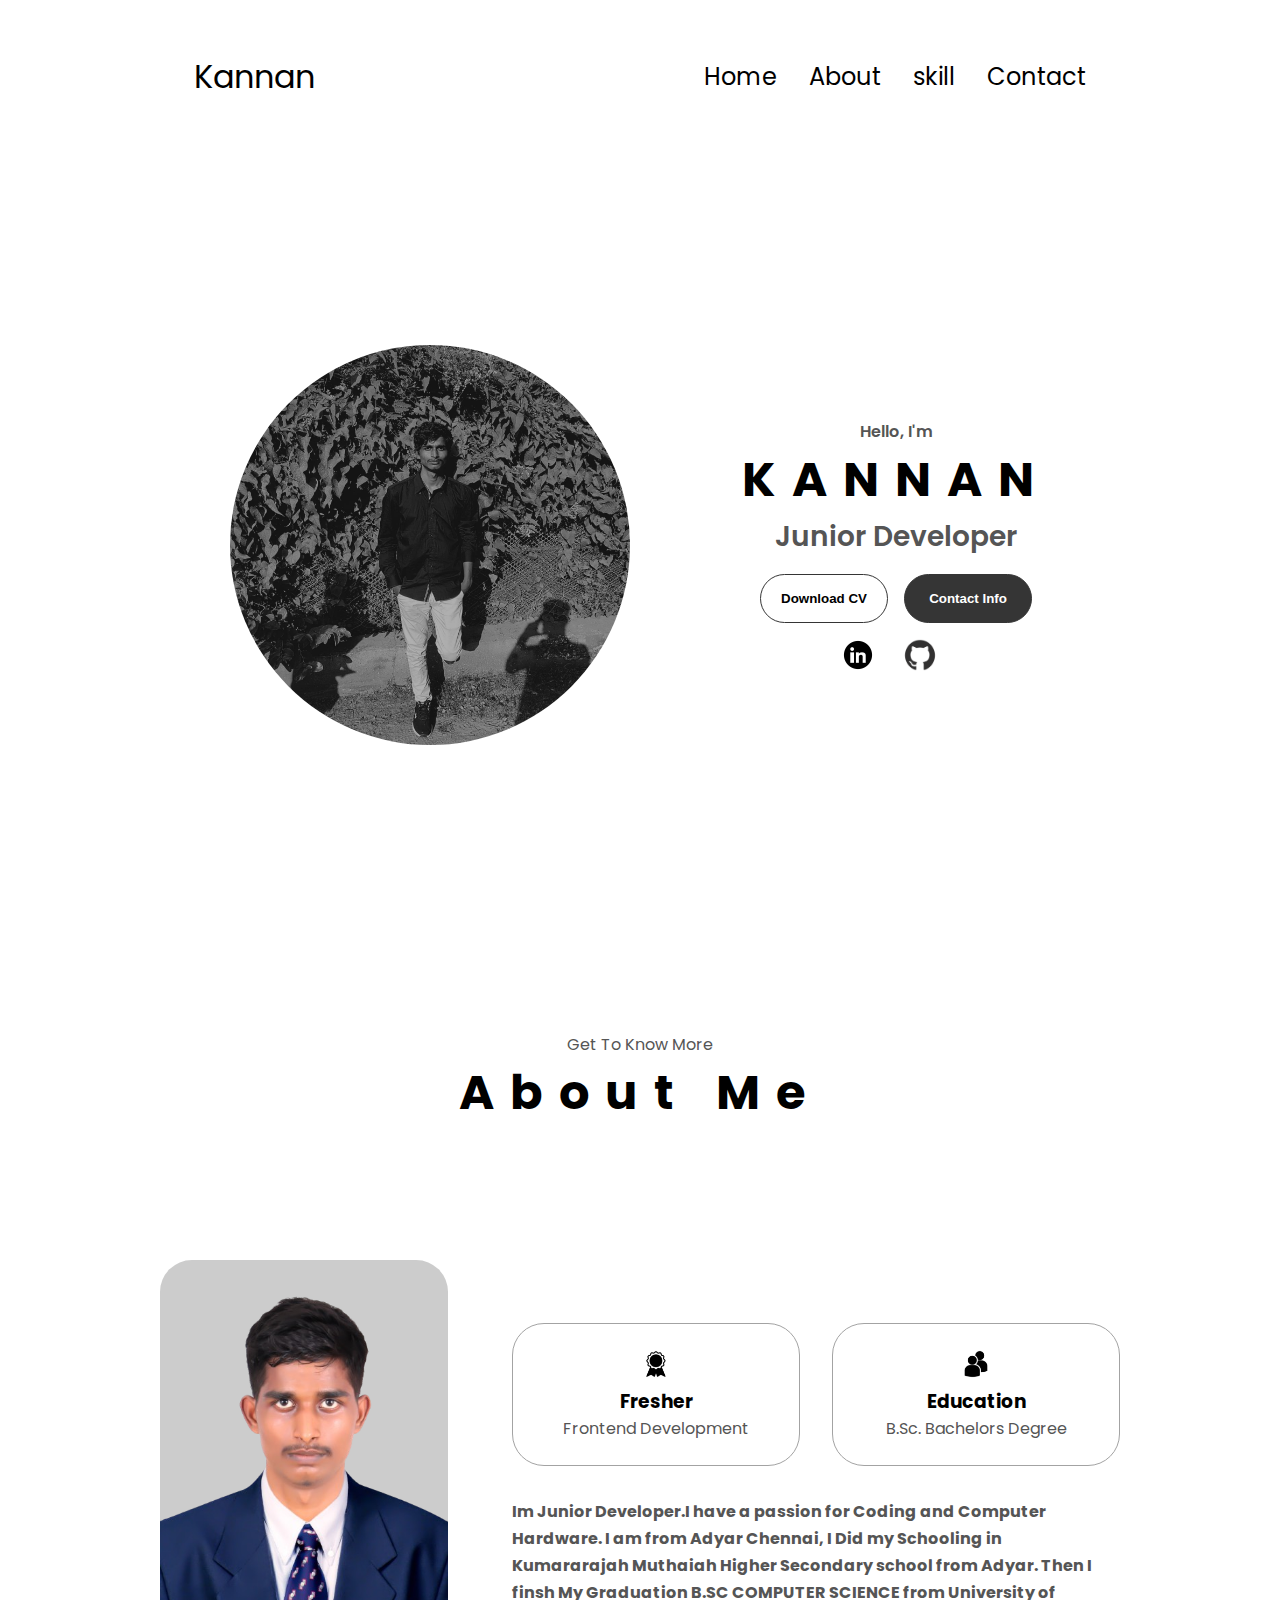
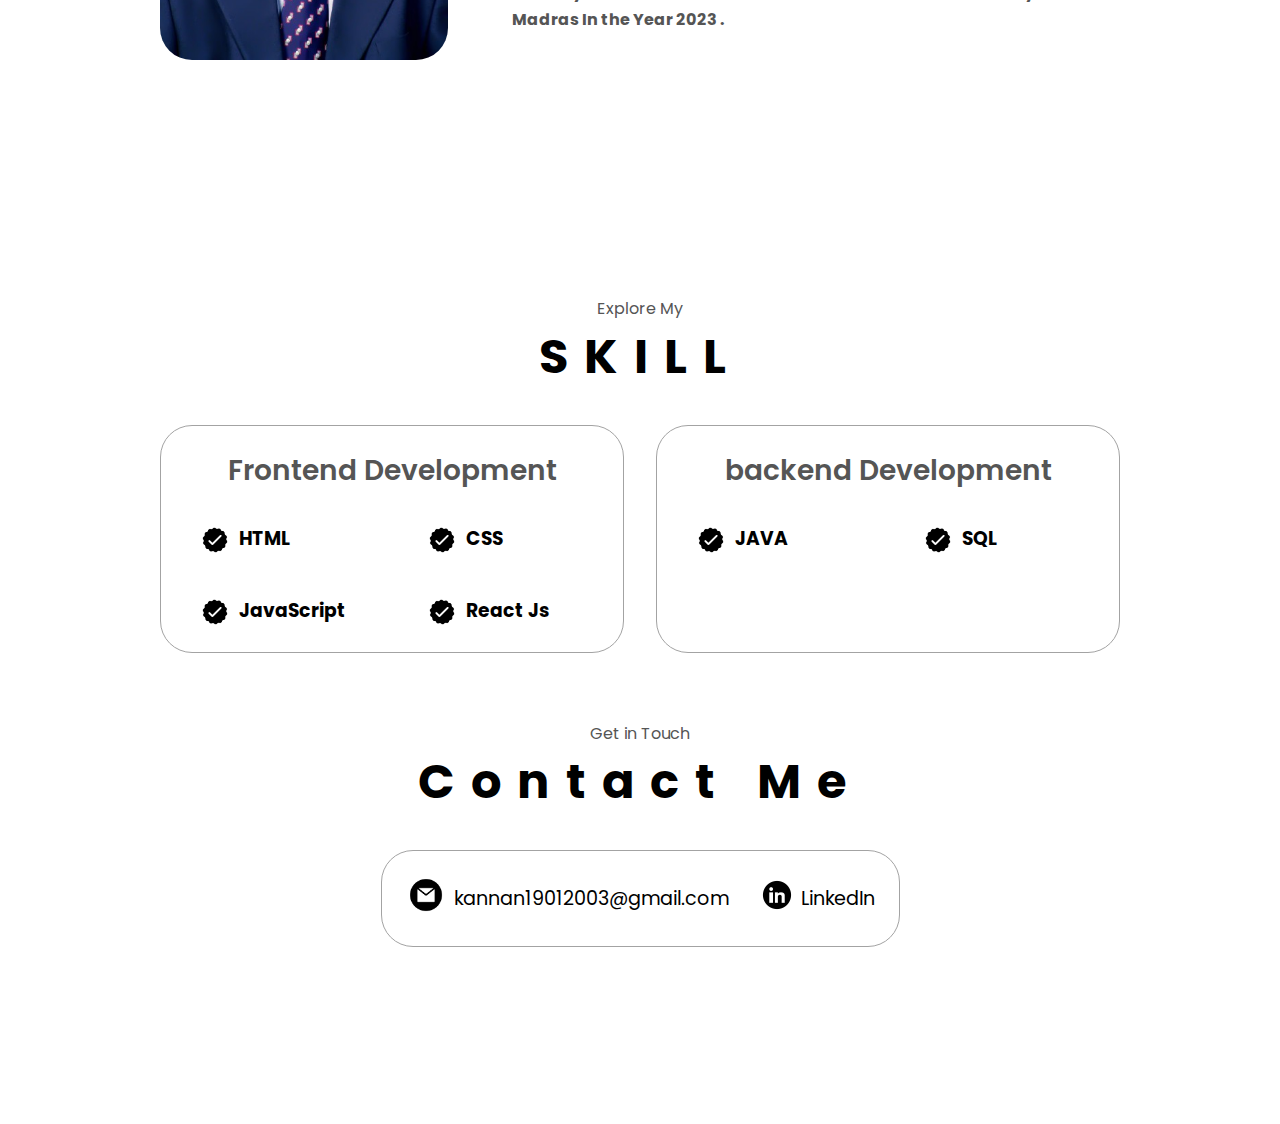
==== indext.html @ ee367469 "Add files via upload" ====
<!DOCTYPE html>
<html lang="en">
<head>
    <meta charset="UTF-8">
    <meta name="viewport" content="width=device-width, initial-scale=1.0">
    <title>Document</title>
    <link rel="stylesheet" href="style.css">
    <link rel="stylesheet" href="mediaquary.css">
</head>
<body>
    
    <nav id="dekstop-nav">
        <div class="logo"> Kannan</div>
        <ul class="nav-links">
            <li><a href="#Home">Home</a></li>
            <li><a href="#about">About</a></li>
            <!-- <li><a href="#project">Project</a></li> -->

            <li><a href="#skill">skill</a></li>
            <li><a href="#contact">Contact</a></li>

            
        </ul>

    </nav>

    <nav id="hamburger-nav">
        <div class="logo"> Kannan</div>

        <div class="hamburger-menu">
            <div class="hamburger-icon" onclick="toggleMenu()">

                    <span></span>
                    <span></span>
                    <span></span>

                
            </div>
            <div class="menu-links">
                <li><a href="#Home" onclick="toggleMenu()">About</a></li>
                <li><a href="#skill" onclick="toggleMenu()">skill</a></li>
                <li><a href="#about" onclick="toggleMenu()">About</a></li>
                <li><a href="#contact" onclick="toggleMenu()">Contact</a></li>
    
            </div>
        </div>
    </nav>


    <section id="profile">

        <div class="section__pic-container">
            <img id="dp" src="./asssets/1bw.jpeg" alt="">
        </div>


            <div class="section__text">
                <p class="section__text__p1">Hello, I'm</p>
                <h1 class="title">K<span>ANNAN </span></h1>
                <p class="section__text__p2">Junior Developer</p>
        
        <div class="btn-container">
          <button
            class="btn btn-color-2"
            onclick="window.open('./asssets/Resume.pdf')"
          >
            Download CV
          </button>
          <button class="btn btn-color-1" onclick="location.href='./#contact'">
            Contact Info
          </button>
        </div>
        <div id="socials-container">
          <img
            src="./asssets/linkedin.png"
            alt="My LinkedIn profile"
            class="icon"
            onclick="location.href=' https://www.linkedin.com/in/kannan-b-82b817297/'"
          />
          <img
            src="./asssets/github.png"
            alt="My Github profile"
            class="icon"
            onclick="location.href='https://github.com/Kannan1901'"
          />
        </div>
      </div>
    </section>


    <section id="about">
        <p class="section__text__p1">Get To Know More</p>
        <h1 class="title">About Me</h1>
        <div class="section-container">
          <div class="section__pic-container">
            <img
              src="./asssets/pro.png"
              alt="Profile picture"
              class="about-pic"
            />
          </div>
          <div class="about-details-container">
            <div class="about-containers">
              <div class="details-container">
                <img
                  src="./asssets/experience.png"
                  alt="Experience icon"
                  class="icon"
                />
                <h3>Fresher</h3>
                <p>Frontend Development</p>
              </div>
              <div class="details-container">
                <img
                  src="./asssets/education.png"
                  alt="Education icon"
                  class="icon"
                />
                <h3>Education</h3>
                <p>B.Sc. Bachelors Degree<br /></p>
              </div>
            </div>
            <div class="text-container">
              <p class="my-details">
                Im Junior Developer.I have a passion for Coding and Computer Hardware.
            I am from Adyar Chennai,
           
            I Did my Schooling in  Kumararajah Muthaiah Higher Secondary school from Adyar.
            Then I finsh My Graduation B.SC COMPUTER SCIENCE  from  University of Madras In the Year 2023 .  
              </p>
            </div>
          </div>
        </div>
        <!-- <img
          src="./asssets/arrow.png"
          alt="Arrow icon"
          class="icon arrow"
          onclick="locaton.href='./#skill'"
        /> -->
      </section>


      <section id="skill">
        <p class="section__text__p1">Explore My</p>
        <h1 class="title">SKILL</h1>
        <div class="experience-details-container">
          <div class="about-containers">
            <div class="details-container">
              <h2 class="experience-sub-title">Frontend Development</h2>
              <div class="article-container">
                <article>
                  <img
                    src="./asssets/checkmark.png"
                    alt="Experience icon"
                    class="icon"
                  />
                  <div>
                    <h3>HTML</h3>
                    <!-- <p>Experienced</p> -->
                  </div>
                </article>
                <article>
                  <img
                    src="./asssets/checkmark.png"
                    alt="Experience icon"
                    class="icon"
                  />
                  <div>
                    <h3>CSS</h3>
                    <!-- <p>Experienced</p> -->
                  </div>
                </article>
                <article>
                  <img
                    src="./asssets/checkmark.png"
                    alt="Experience icon"
                    class="icon"
                  />
                  <div>
                    <h3>JavaScript</h3>
                    <!-- <p>Intermediate</p> -->
                  </div>
                </article>
                <article>
                  <img
                    src="./asssets/checkmark.png"
                    alt="Experience icon"
                    class="icon"
                  />
                  <div>
                    <h3>React Js</h3>
                    <!-- <p>Basic</p> -->
                  </div>
                </article>
              </div>
            </div>
            <div class="details-container">
              <h2 class="experience-sub-title">backend Development</h2>
              <div class="article-container">
                <article>
                  <img
                    src="./asssets/checkmark.png"
                    alt="Experience icon"
                    class="icon"
                  />
                  <div>
                    <h3>JAVA</h3>
                    <!-- <p>Basic</p> -->
                  </div>
                </article>
                <article>
                  <img
                    src="./asssets/checkmark.png"
                    alt="Experience icon"
                    class="icon"
                  />
                  <div>
                    <h3>SQL</h3>
                    <!-- <p>Intermediate</p> -->
                  </div>
                </article>
                <!-- <article>
                  <img
                    src="./asssets/checkmark.png"
                    alt="Experience icon"
                    class="icon"
                  />
                  <div>
                    <h3>Git</h3>
                    <p>Intermediate</p>
                  </div>
                </article> -->
              </div>
            </div>
          </div>
        </div>
        <!-- <img
        src="./assets/arrow.png"
        alt="Arrow icon"
        class="icon arrow"
        onclick="location.href='./#contact'"
      /> -->

            <section id="contact">
      <p class="section__text__p1">Get in Touch</p>
      <h1 class="title">Contact Me</h1>
      <div class="contact-info-upper-container">
        <div class="contact-info-container">
         <a href="mailto:kannan19012003@gmail.com">  
                  <img
            src="./asssets/email.png"
            alt="Email icon"
            class="icon contact-icon email-icon"
          />
</a>
          <p><a href="mailto:kannan19012003@gmail.com">kannan19012003@gmail.com</a></p>
        </div>
        <div class="contact-info-container">
         
         <a href=" https://www.linkedin.com/in/kannan-b-82b817297/">          <img
            src="./asssets/linkedin.png"
            
            alt="LinkedIn icon"
            class="icon contact-icon"
          />
</a>
          <p><a href=" https://www.linkedin.com/in/kannan-b-82b817297/">LinkedIn</a></p>
        </div>
      </div>
    </section>

    <script src="script.js"></script>
</body>
</html>
---- style.css ----
@import url('https://fonts.googleapis.com/css2?family=Poppins:ital,wght@0,300;0,400;1,200;1,300&display=swap');


*{
    margin: 0;
    padding: 0;
    box-sizing: border-box;

}

body{
    font-family: 'Poppins', sans-serif;
    }
html{
    scroll-behavior: smooth;
}
p{
    color: rgb(85,85,85);
}

a,btn{
    transition: all 300ms ease;
}


#dekstop-nav,.nav-links{
    display: flex;
}
#dekstop-nav
{
    justify-content: space-around;
    align-items: center ;
    height: 17vh;
}

.nav-links{
    list-style: none;
    gap: 2rem;
    font-size: 1.5rem;
}

a{
    text-decoration: none;
    color: black;
    text-decoration-color: white;

}
a:hover{
    color: gray;
    text-decoration: underline;
    text-underline-offset: 1rem;
    text-decoration-color: rgb(181,181,181);
}

.logo{
    font-size: 2rem;
}


#hamburger-nav{
    display: none;
}

.hamburger-menu{
    position: relative;
    display:inline-block;
}
.hamburger-icon{
    display: flex;
    flex-direction: column;
    justify-content: space-between;
    height: 24px;
    width: 30px;
    cursor: pointer;
}

.hamburger-icon span{
    width: 100%;
    height: 2px;
    background-color: black;
    transition:all 0.3 ease-in-out ;
}

.menu-links{
    position: absolute;
    top: 100%;
    right: 0;
    background-color: white;
    width: fit-content;
    max-height: 0;
    overflow: hidden;
    transition: all 0.3 ease-in-out;
}
.menu-links a{
    display: block;
    padding: 10px;
    text-align: center;
    font-size: 1.5rem;
    text-decoration: none;
    transition: all 0.3 ease-in-out;
}

.menu-links li{
    list-style: none;

}
.menu-links.open{
    max-height: 300px;
}
#hamburger-nav{
    justify-content: space-around;
    align-items: center ;
    height: 17vh;
}

.hamburger-icon.open span:first-child{
    transform: rotate(45deg) translate(10px,5px);
}

.hamburger-icon.open span:nth-child(2){
    opacity: 0;
}

.hamburger-icon.open span:last-child{
    transform: rotate(-45deg) translate(10px,-5px);
}


.hamburger-icon span:first-child{
    transform: none;
}

.hamburger-icon span:first-child{
    opacity: 1;
}
.hamburger-icon span:first-child{
    transform: none;
}
section{
    padding-top:4vh ;
    height: 96vh;
    margin: 0 10rem;
    box-sizing: border-box;
    min-height: fit-content;

}

.section-container{
    display: flex;

}

/* profile */
section {
    padding-top: 4vh;
    height: 96vh;
    margin: 0 10rem;
    box-sizing: border-box;
    min-height: fit-content;
  }
  
  .section-container {
    display: flex;
  }
  
  /* PROFILE SECTION */
  
  #profile {
    display: flex;
    justify-content: center;
    column-gap: 7rem;
    height: 80vh;
  }
  
  .section__pic-container {
    display: flex;
    height: 400px;
    width: 400px;
    margin: auto 0;
    border-radius: 50%;

  }

  #dp{
    height: 100%;
    width: 100%;
    border-radius: 50% ;
    /* border: 2px solid black; */
  }


  


  

/* section */


.section__text {
    align-self: center;
    text-align: center;
    
  }
  
  .section__text p {
    font-weight: 600;
  }
  
  .section__text__p1 {
    text-align: center;
  }
  
  .section__text__p2 {
    font-size: 1.75rem;
    margin-bottom: 1rem;
  }
  
  .title {
    font-size: 3rem;
    text-align: center;
    letter-spacing: 1rem;

  }
  
  #socials-container {
    display: flex;
    justify-content: center;
    margin-top: 1rem;
    gap: 1rem;
  }
  
  /* ICONS */
  
  .icon {
    cursor: pointer;
    height: 2rem;
  }
  

  
.btn-container{
    display: flex;
    justify-content: center;
    gap: 1rem;
}

.btn{
    font-weight: 600;
    transition: all 300ms ease;
    padding: 1rem;
    width: 8rem;
    border-radius: 2rem;
}

.btn-color-1,.btn-color-2{
    border: rgb(53,53,53) 0.1rem solid;

}

.btn-color-1:hover,
.btn-color-2:hover{
    cursor: pointer;
    

}

.btn-color-1,
.btn-color-2:hover{
    cursor: pointer;
    background: rgb(53,53,53);
    color: white;
}
.btn-color-1:hover{
    background: rgb(0,0,0);
    
}

.btn-color-2{
    background: none;
}

.btn-color-2:hover{
    border: rga(255,255,255) 0.1rem solid;
}

.btn-container{
    gap: 1rem;
}



#about {
    position: relative;
  }
  
  .about-containers {
    gap: 2rem;
    margin-bottom: 2rem;
    margin-top: 2rem;
  }


  .about-details-container {
    display: flex;
    justify-content: center;
    flex-direction: column;
  }


  .about-containers,
.about-details-container {
  display: flex;
}


.about-pic {
    border-radius: 2rem;
  }

  
  .arrow {
    position: absolute;
    right: -5rem;
    bottom: 2.5rem;
  }
  
  .details-container {
    padding: 1.5rem;
    flex: 1;
    background: white;
    border-radius: 2rem;
    border: rgb(53, 53, 53) 0.1rem solid;
    border-color: rgb(163, 163, 163);
    text-align: center;
  }
  
.section-container {
    gap: 4rem;
    height: 80%;
  }
  
  
.section__pic-container {
  height: 400px;
  width: 400px;
  margin: auto 0;
}


    .my-details{
        height: 132px;
  line-height: 1.7;
  font-weight: 700;
    }



    #skill {
        position: relative;
      }
      
      .experience-sub-title {
        color: rgb(85, 85, 85);
        font-weight: 600;
        font-size: 1.75rem;
        margin-bottom: 2rem;
      }
      
      .experience-details-container {
        display: flex;
        justify-content: center;
        flex-direction: column;
      }
      
      .article-container {
        display: flex;
        text-align: initial;
        flex-wrap: wrap;
        flex-direction: row;
        gap: 2.5rem;
        justify-content: space-around;
      }
      
      article {
        display: flex;
        width: 10rem;
        gap: 0.5rem;

      }
      
      article .icon {
        cursor: default;
      }
      
#contact {
  display: flex;
  justify-content: center;
  flex-direction: column;
  height: 70vh;
}

.contact-info-upper-container {
  display: flex;
  justify-content: center;
  border-radius: 2rem;
  border: rgb(53, 53, 53) 0.1rem solid;
  border-color: rgb(163, 163, 163);
  background: (250, 250, 250);
  margin: 2rem auto;
  padding: 0.5rem;
}

.contact-info-container {
  display: flex;
  align-items: center;
  justify-content: center;
  gap: 0.5rem;
  margin: 1rem;
}

  .contact-info-container p {
    font-size: larger;
  }

.contact-icon {
  cursor: default;
}

.email-icon {
  height: 2.5rem;
}
---- mediaquary.css ----
@media screen and (max-width: 1400px) {
  #profile {
    height: 83vh;
    margin-bottom: 6rem;
  }
  .about-containers {
    flex-wrap: wrap;
  }
  #contact,
  #projects {
    height: fit-content;
  }
}

@media screen and (max-width: 1200px) {
  #desktop-nav {
    display: none;
  }
  #hamburger-nav {
    display: flex;
  }
  #experience,
  .experience-details-container {
    margin-top: 2rem;
  }
  #profile,
  .section-container {
    display: block;
  }
  .arrow {
    display: none;
  }
  section,
  .section-container {
    height: fit-content;
  }
  section {
    margin: 0 5%;
  }
  .section__pic-container {
    width: 275px;
    height: 275px;
    margin: 0 auto 2rem;
  }
  .about-containers {
    margin-top: 0;
  }
}

@media screen and (max-width: 600px) {






  #dekstop-nav{
    display: none;
  }



  #contact,
  footer { 
    height: 40vh;
  }
  #profile {
    height: 73vh;
    margin-bottom: 0;
  }
  article {
    font-size: 1rem;
  }
  footer nav {
    height: fit-content;
    margin-bottom: 2rem;
  }
  .about-containers,
  .contact-info-upper-container,
  .btn-container {
    flex-wrap: wrap;
  }
  .contact-info-container {
    margin: 0;
  }
  .contact-info-container p,
  .nav-links li a {
    font-size: 1rem;
  }
  .experience-sub-title {
    font-size: 1.25rem;
  }
  .logo {
    font-size: 1.5rem;
  }
  .nav-links {
    flex-direction: column;
    gap: 0.5rem;
    text-align: center;
  }
  .section__pic-container {
    width: auto;
    height: 46vw;
    justify-content: center;
  }
  .section__text__p2 {
    font-size: 1.25rem;
  }
  .title {
    font-size: 2rem;
  }
  .text-container {
    text-align: justify;
  }

  #dp{
    height: 380px;
  }


  .section__text{

    margin-top: 200px;
 }

 .section__text__p1{
  margin-top: 60px;
 }

  #socials-container{
    margin-top: 50px;
  }

  
  section#contact{
    margin-top: -100px;

  }

  
}
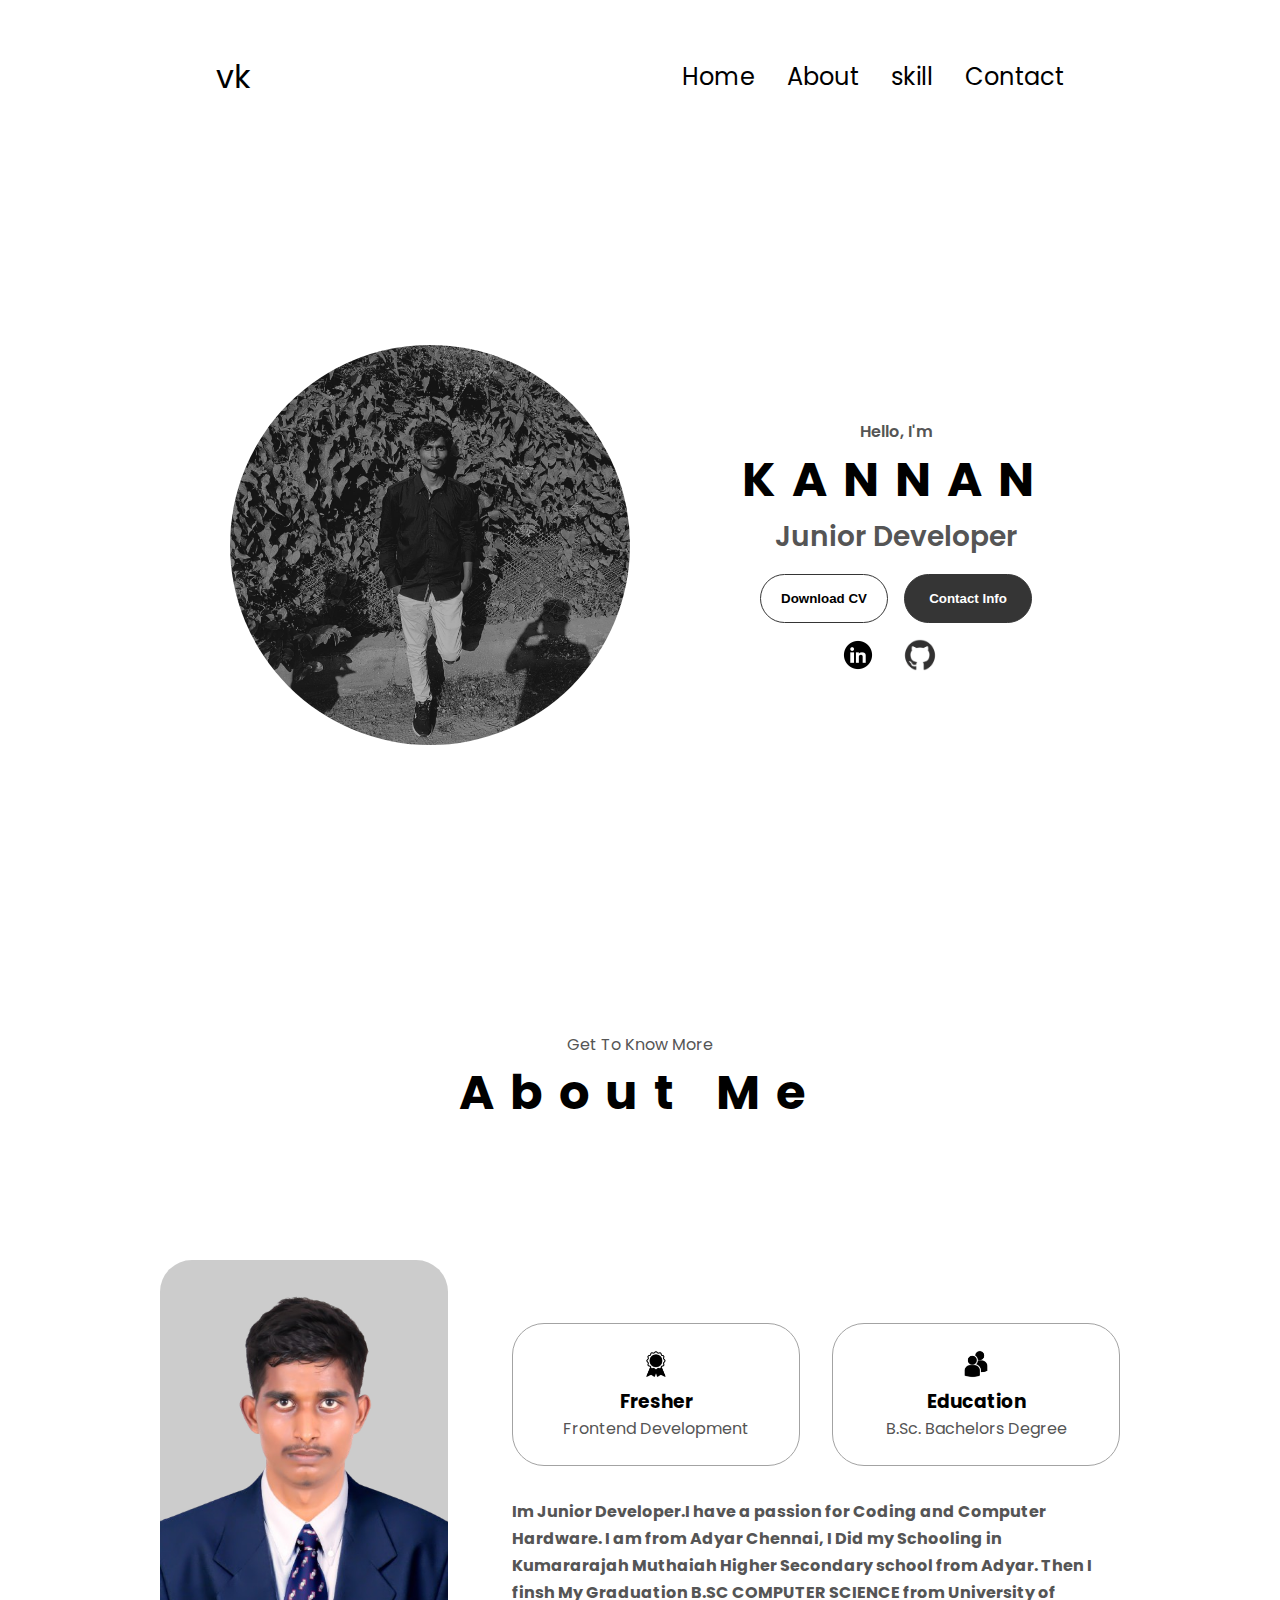
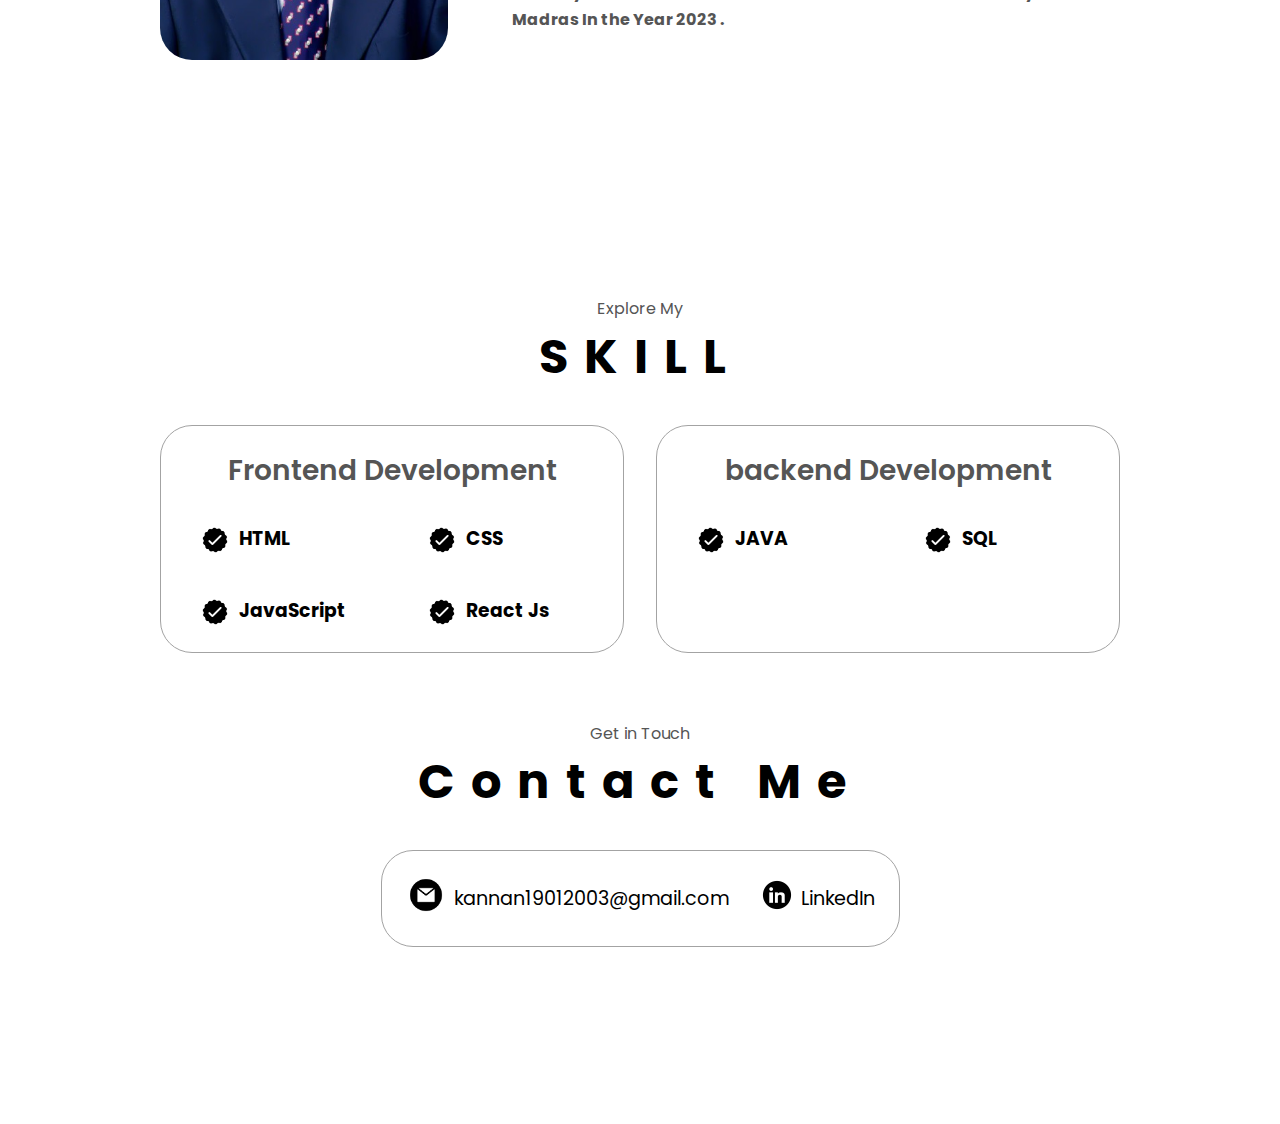
==== commit bea3ac4c: "dwmo" ====
--- a/indext.html
+++ b/indext.html
@@ -10,7 +10,7 @@
 <body>
     
     <nav id="dekstop-nav">
-        <div class="logo"> Kannan</div>
+        <div class="logo"> vk</div>
         <ul class="nav-links">
             <li><a href="#Home">Home</a></li>
             <li><a href="#about">About</a></li>
--- a/mediaquary.css
+++ b/mediaquary.css
@@ -49,11 +49,9 @@
 
 @media screen and (max-width: 600px) {
 
-
-
-
-
-
+  html{
+    margin-bottom: 100px;
+  }
   #dekstop-nav{
     display: none;
   }
@@ -120,11 +118,11 @@
 
   .section__text{
 
-    margin-top: 200px;
+    margin-top: 240px;
  }
 
  .section__text__p1{
-  margin-top: 60px;
+  margin-top: 180px;
  }
 
   #socials-container{
@@ -136,7 +134,21 @@
     margin-top: -100px;
 
   }
+  section#skill{
+    margin-top: 00px;
 
+  }
+
+  #about{
+    margin-top: 90px;
+  }
+
+  p .section__text__p1{
+    margin-top: 20px;
+  }
+  .contact-info-upper-container{
+    margin-bottom: 50px;
+  }
   
 }
 
